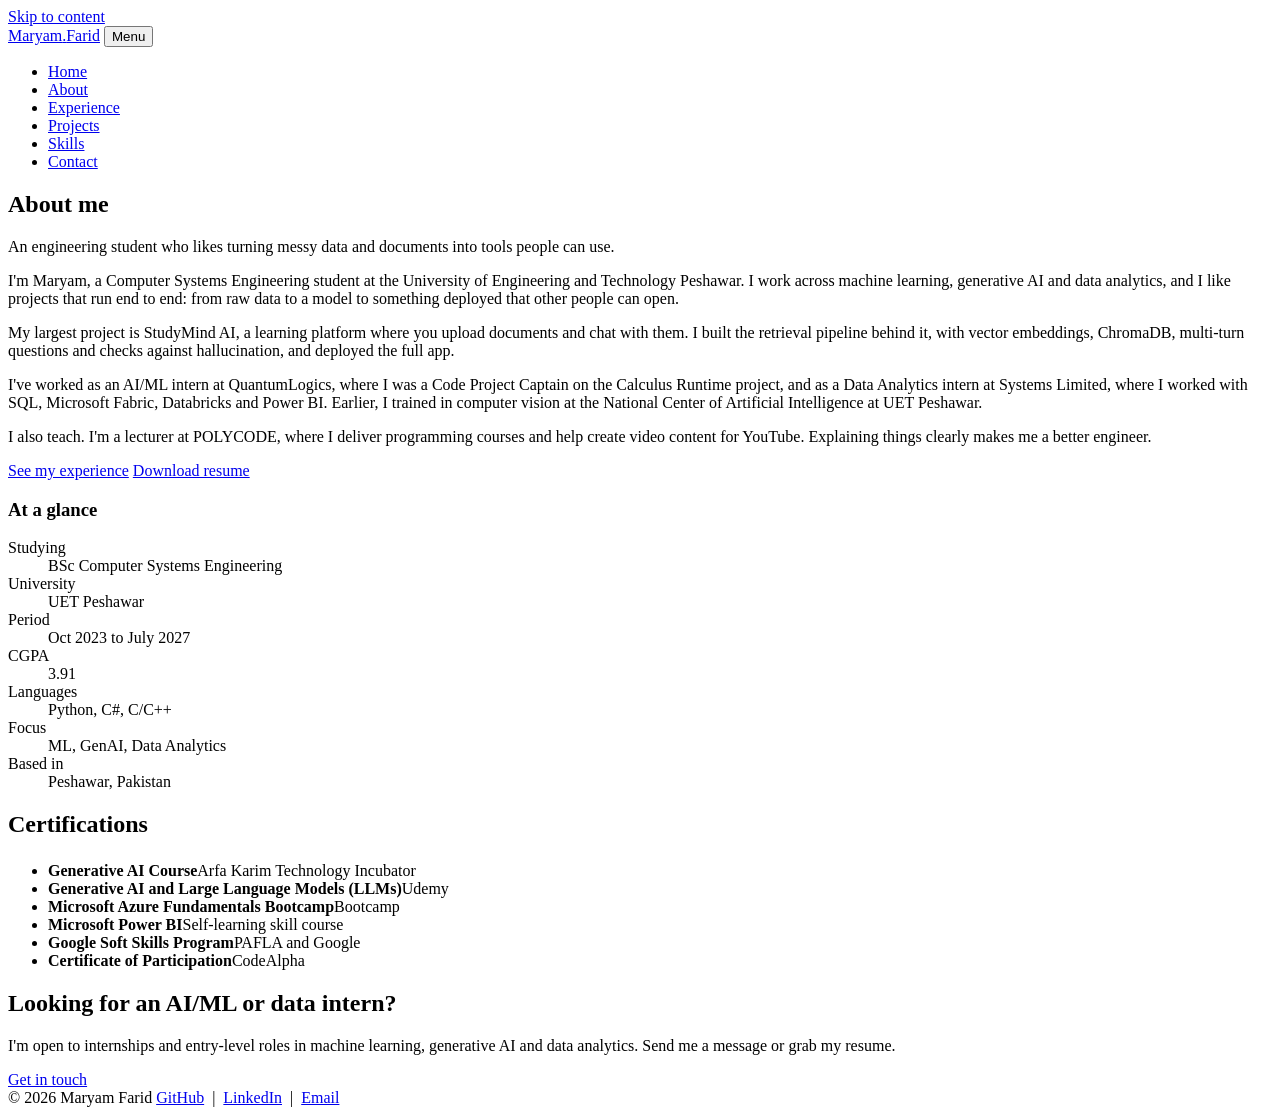
==== about.html @ a855ce38 "Add files via upload" ====
<!doctype html>
<html lang="en">
<head>
  <meta charset="utf-8">
  <meta name="viewport" content="width=device-width, initial-scale=1">
  <title>About | Maryam Farid</title>
  <meta name="description" content="About Maryam Farid, AI/ML and data analytics student at UET Peshawar.">
  <meta name="theme-color" content="#f2f4f8">
  <link rel="preconnect" href="https://fonts.googleapis.com">
  <link rel="preconnect" href="https://fonts.gstatic.com" crossorigin>
  <link href="https://fonts.googleapis.com/css2?family=Bricolage+Grotesque:opsz,wght@12..96,500;12..96,600;12..96,700&family=IBM+Plex+Sans:wght@400;500;600&display=swap" rel="stylesheet">
  <link rel="stylesheet" href="css/style.css">
</head>
<body>
  <a class="skip" href="#main">Skip to content</a>
  <header class="site-header">
    <div class="wrap nav">
      <a class="brand" href="index.html">Maryam<span>.</span>Farid</a>
      <button class="menu-btn" aria-expanded="false" aria-controls="menu">Menu</button>
      <nav aria-label="Main">
        <ul class="nav-links" id="menu">
        <li><a href="index.html">Home</a></li>
        <li><a href="about.html" aria-current="page">About</a></li>
        <li><a href="experience.html">Experience</a></li>
        <li><a href="projects.html">Projects</a></li>
        <li><a href="skills.html">Skills</a></li>
        <li><a href="contact.html">Contact</a></li>
        </ul>
      </nav>
    </div>
  </header>
  <main id="main">
    <section class="page-head">
      <div class="wrap">
        <h1>About me</h1>
        <p class="lede">An engineering student who likes turning messy data and documents into tools people can use.</p>
      </div>
    </section>
    <section class="section tight">
      <div class="wrap about-grid">
        <div>
          <p>I'm Maryam, a Computer Systems Engineering student at the University of Engineering and Technology Peshawar. I work across machine learning, generative AI and data analytics, and I like projects that run end to end: from raw data to a model to something deployed that other people can open.</p>
          <p>My largest project is StudyMind AI, a learning platform where you upload documents and chat with them. I built the retrieval pipeline behind it, with vector embeddings, ChromaDB, multi-turn questions and checks against hallucination, and deployed the full app.</p>
          <p>I've worked as an AI/ML intern at QuantumLogics, where I was a Code Project Captain on the Calculus Runtime project, and as a Data Analytics intern at Systems Limited, where I worked with SQL, Microsoft Fabric, Databricks and Power BI. Earlier, I trained in computer vision at the National Center of Artificial Intelligence at UET Peshawar.</p>
          <p>I also teach. I'm a lecturer at POLYCODE, where I deliver programming courses and help create video content for YouTube. Explaining things clearly makes me a better engineer.</p>
          <div class="btn-row">
            <a class="btn btn-primary" href="experience.html">See my experience</a>
            <a class="btn btn-ghost" href="assets/Maryam_Farid_Resume.pdf">Download resume</a>
          </div>
        </div>
        <aside class="card aside-card">
          <h3>At a glance</h3>
          <dl class="kv">
            <dt>Studying</dt><dd>BSc Computer Systems Engineering</dd>
            <dt>University</dt><dd>UET Peshawar</dd>
            <dt>Period</dt><dd>Oct 2023 to July 2027</dd>
            <dt>CGPA</dt><dd>3.91</dd>
            <dt>Languages</dt><dd>Python, C#, C/C++</dd>
            <dt>Focus</dt><dd>ML, GenAI, Data Analytics</dd>
            <dt>Based in</dt><dd>Peshawar, Pakistan</dd>
          </dl>
        </aside>
      </div>
    </section>
    <section class="section">
      <div class="wrap">
        <h2>Certifications</h2>
        <ul class="cert-list" style="margin-top:24px">
          <li><b>Generative AI Course</b><span>Arfa Karim Technology Incubator</span></li>
          <li><b>Generative AI and Large Language Models (LLMs)</b><span>Udemy</span></li>
          <li><b>Microsoft Azure Fundamentals Bootcamp</b><span>Bootcamp</span></li>
          <li><b>Microsoft Power BI</b><span>Self-learning skill course</span></li>
          <li><b>Google Soft Skills Program</b><span>PAFLA and Google</span></li>
          <li><b>Certificate of Participation</b><span>CodeAlpha</span></li>
        </ul>
      </div>
    </section>
    <div class="wrap">
      <div class="cta">
        <h2>Looking for an AI/ML or data intern?</h2>
        <p>I'm open to internships and entry-level roles in machine learning, generative AI and data analytics. Send me a message or grab my resume.</p>
        <div class="btn-row">
          <a class="btn btn-primary" href="contact.html">Get in touch</a>
          <a class="btn btn-ghost" style="color:#fff;border-color:#fff" href="assets/Maryam_Farid_Resume.pdf">Download resume</a>
        </div>
      </div>
    </div>
  </main>
  <footer class="site-footer">
    <div class="wrap">
      <span>&copy; 2026 Maryam Farid</span>
      <span><a href="https://github.com/MaryamFareed684">GitHub</a> &nbsp;|&nbsp; <a href="https://www.linkedin.com/in/maryam-farid-a499872a6">LinkedIn</a> &nbsp;|&nbsp; <a href="mailto:mrymfarid684@gmail.com">Email</a></span>
    </div>
  </footer>
  <script src="js/main.js"></script>
</body>
</html>
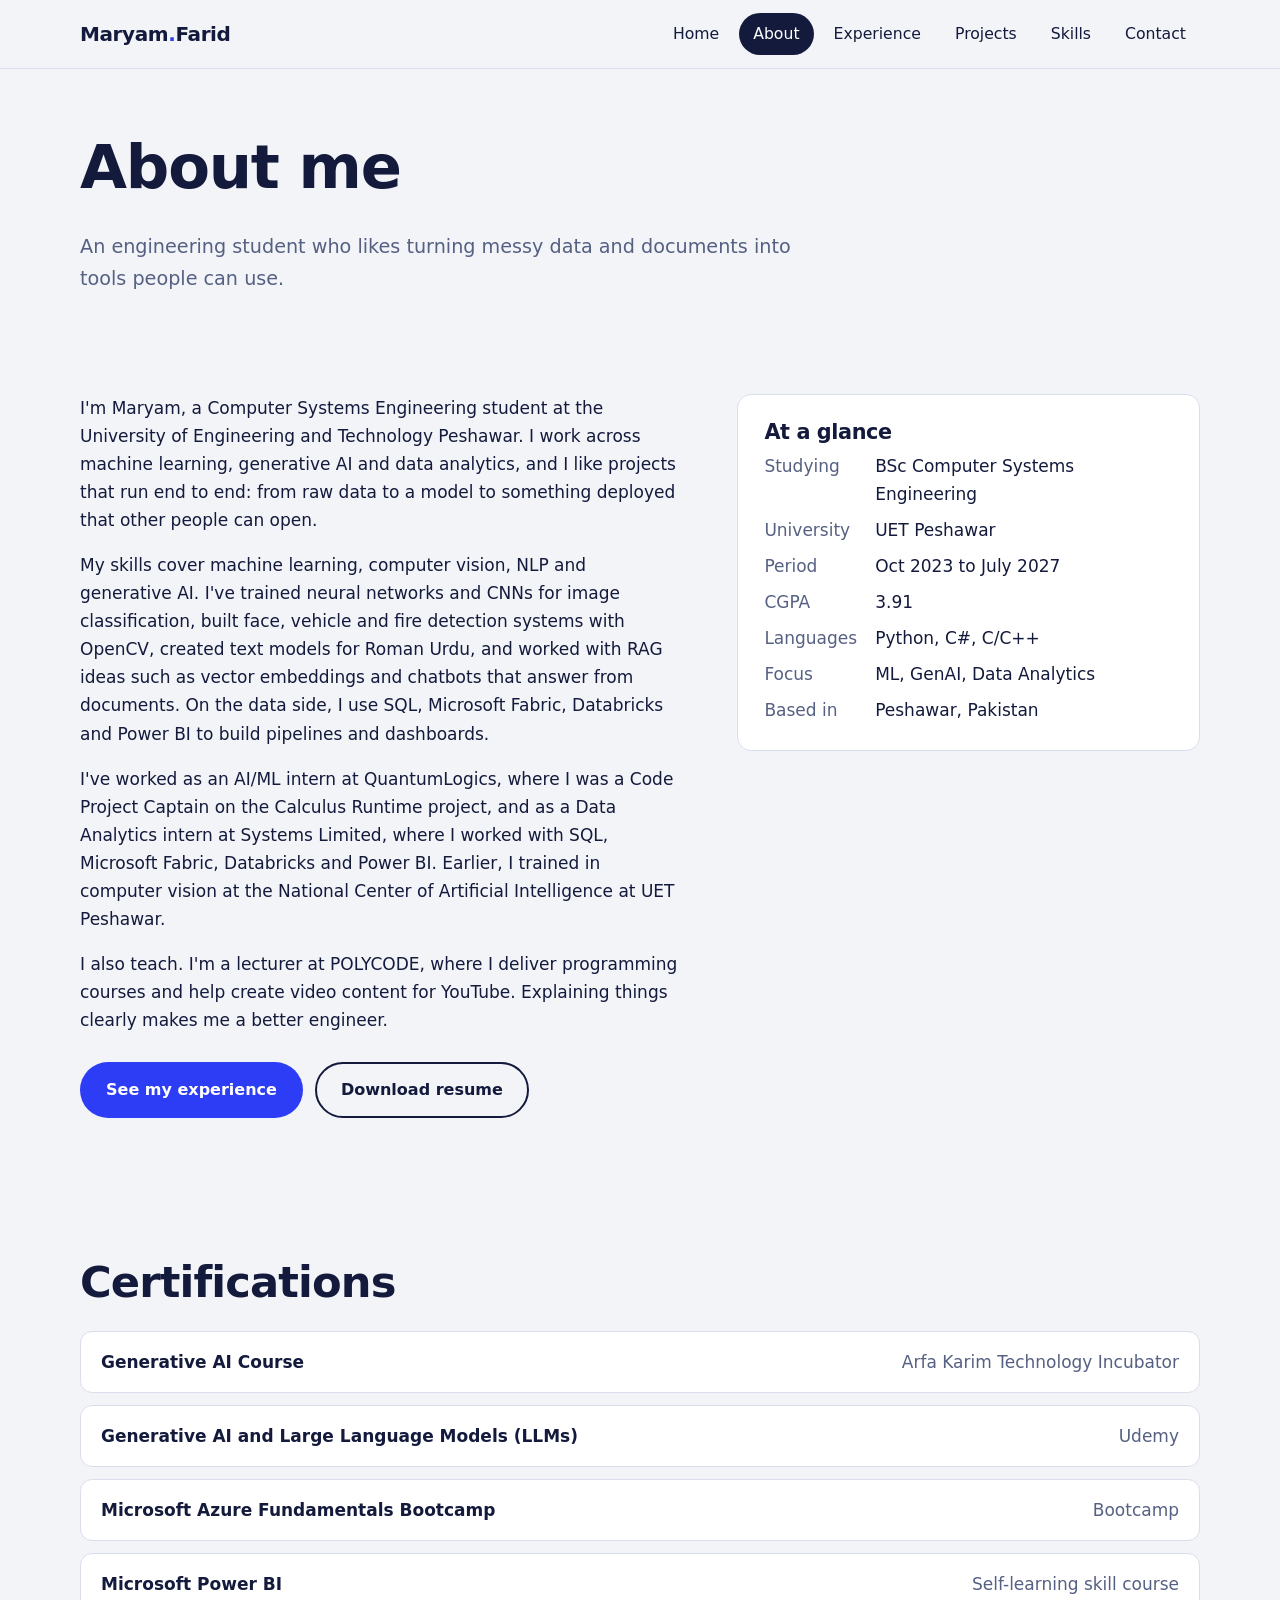
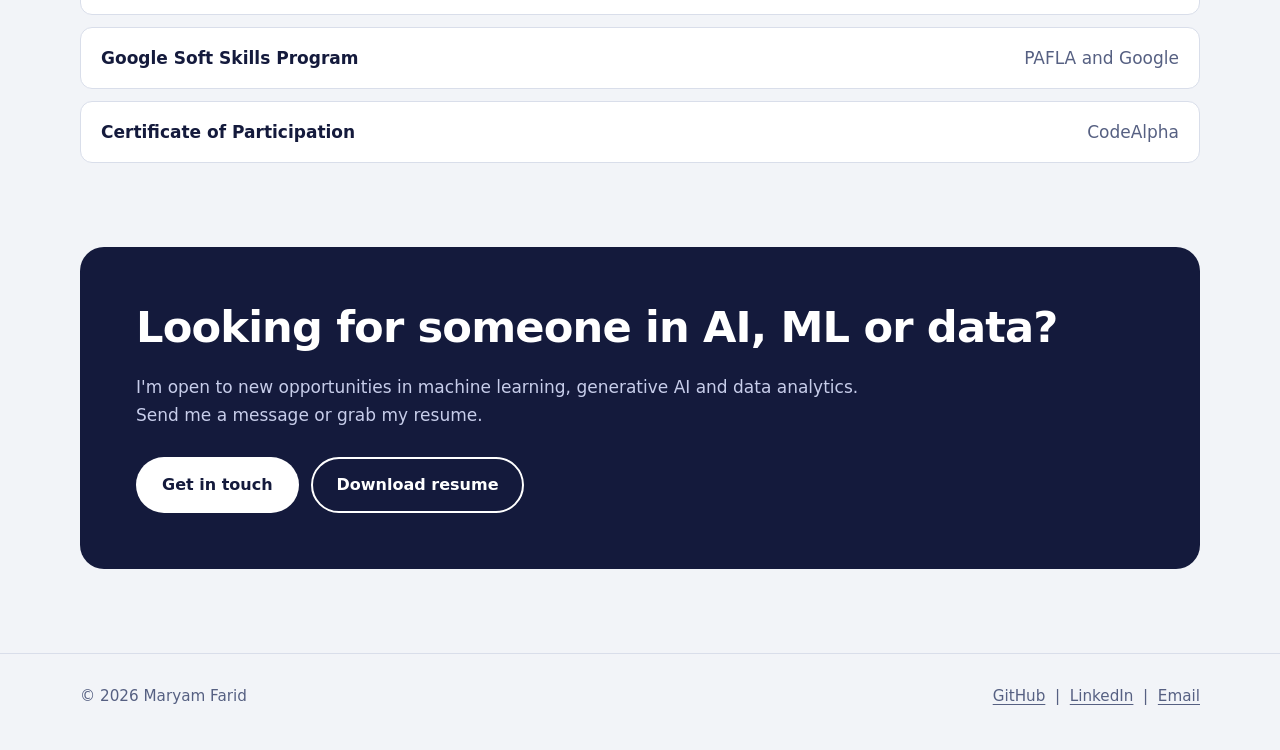
==== commit 2e7bd066: "Add files via upload" ====
--- a/about.html
+++ b/about.html
@@ -40,7 +40,7 @@
       <div class="wrap about-grid">
         <div>
           <p>I'm Maryam, a Computer Systems Engineering student at the University of Engineering and Technology Peshawar. I work across machine learning, generative AI and data analytics, and I like projects that run end to end: from raw data to a model to something deployed that other people can open.</p>
-          <p>My largest project is StudyMind AI, a learning platform where you upload documents and chat with them. I built the retrieval pipeline behind it, with vector embeddings, ChromaDB, multi-turn questions and checks against hallucination, and deployed the full app.</p>
+          <p>My skills cover machine learning, computer vision, NLP and generative AI. I've trained neural networks and CNNs for image classification, built face, vehicle and fire detection systems with OpenCV, created text models for Roman Urdu, and worked with RAG ideas such as vector embeddings and chatbots that answer from documents. On the data side, I use SQL, Microsoft Fabric, Databricks and Power BI to build pipelines and dashboards.</p>
           <p>I've worked as an AI/ML intern at QuantumLogics, where I was a Code Project Captain on the Calculus Runtime project, and as a Data Analytics intern at Systems Limited, where I worked with SQL, Microsoft Fabric, Databricks and Power BI. Earlier, I trained in computer vision at the National Center of Artificial Intelligence at UET Peshawar.</p>
           <p>I also teach. I'm a lecturer at POLYCODE, where I deliver programming courses and help create video content for YouTube. Explaining things clearly makes me a better engineer.</p>
           <div class="btn-row">
@@ -77,8 +77,8 @@
     </section>
     <div class="wrap">
       <div class="cta">
-        <h2>Looking for an AI/ML or data intern?</h2>
-        <p>I'm open to internships and entry-level roles in machine learning, generative AI and data analytics. Send me a message or grab my resume.</p>
+        <h2>Looking for someone in AI, ML or data?</h2>
+        <p>I'm open to new opportunities in machine learning, generative AI and data analytics. Send me a message or grab my resume.</p>
         <div class="btn-row">
           <a class="btn btn-primary" href="contact.html">Get in touch</a>
           <a class="btn btn-ghost" style="color:#fff;border-color:#fff" href="assets/Maryam_Farid_Resume.pdf">Download resume</a>
--- a/css/style.css
+++ b/css/style.css
@@ -0,0 +1,231 @@
+/* Maryam Farid — portfolio
+   Palette: paper, ink, ultramarine, mint, slate */
+:root {
+  --paper: #f2f4f8;
+  --card: #ffffff;
+  --ink: #141a3c;
+  --slate: #566082;
+  --line: #d9deea;
+  --blue: #2d3cf5;
+  --blue-dark: #1f2bc4;
+  --mint: #c6f3dc;
+  --mint-ink: #0d5a3a;
+  --radius: 14px;
+  --maxw: 1120px;
+  --display: "Bricolage Grotesque", "Segoe UI", system-ui, sans-serif;
+  --body: "IBM Plex Sans", "Segoe UI", system-ui, sans-serif;
+}
+
+* { box-sizing: border-box; }
+html { scroll-behavior: smooth; }
+body {
+  margin: 0;
+  background: var(--paper);
+  color: var(--ink);
+  font-family: var(--body);
+  font-size: 17px;
+  line-height: 1.65;
+  -webkit-font-smoothing: antialiased;
+}
+img, canvas, svg { max-width: 100%; display: block; }
+a { color: var(--blue); text-decoration-thickness: 1px; text-underline-offset: 3px; }
+a:hover { color: var(--blue-dark); }
+:focus-visible { outline: 3px solid var(--blue); outline-offset: 3px; border-radius: 4px; }
+
+h1, h2, h3, h4 { font-family: var(--display); line-height: 1.12; margin: 0 0 .5em; letter-spacing: -0.02em; }
+h1 { font-size: clamp(2.6rem, 6.2vw, 4.9rem); font-weight: 700; }
+h2 { font-size: clamp(1.9rem, 3.6vw, 2.7rem); font-weight: 700; }
+h3 { font-size: 1.3rem; font-weight: 600; }
+p { margin: 0 0 1em; max-width: 68ch; }
+
+.wrap { width: min(var(--maxw), 100% - 40px); margin-inline: auto; }
+.section { padding: 84px 0; }
+.section.tight { padding: 56px 0; }
+.lede { font-size: 1.2rem; color: var(--slate); max-width: 60ch; }
+.muted { color: var(--slate); }
+
+.skip { position: absolute; left: -999px; top: 8px; background: var(--ink); color: #fff; padding: 8px 14px; border-radius: 8px; z-index: 100; }
+.skip:focus { left: 12px; }
+
+/* ---------- Header ---------- */
+.site-header {
+  position: sticky; top: 0; z-index: 50;
+  background: rgba(242, 244, 248, .88);
+  backdrop-filter: blur(10px);
+  border-bottom: 1px solid var(--line);
+}
+.nav { display: flex; align-items: center; justify-content: space-between; height: 68px; }
+.brand { font-family: var(--display); font-weight: 700; font-size: 1.25rem; color: var(--ink); text-decoration: none; letter-spacing: -0.02em; }
+.brand span { color: var(--blue); }
+.nav-links { display: flex; gap: 6px; list-style: none; margin: 0; padding: 0; }
+.nav-links a {
+  display: block; padding: 8px 14px; border-radius: 999px;
+  color: var(--ink); text-decoration: none; font-weight: 500; font-size: .98rem;
+}
+.nav-links a:hover { background: #e4e8f3; }
+.nav-links a[aria-current="page"] { background: var(--ink); color: #fff; }
+.menu-btn {
+  display: none; background: none; border: 1px solid var(--line); border-radius: 10px;
+  padding: 8px 12px; font: inherit; color: var(--ink); cursor: pointer;
+}
+
+/* ---------- Buttons ---------- */
+.btn {
+  display: inline-flex; align-items: center; gap: 8px;
+  padding: 13px 24px; border-radius: 999px; font-weight: 600; font-family: var(--body);
+  text-decoration: none; border: 2px solid transparent; cursor: pointer; font-size: 1rem;
+  transition: transform .15s ease, background .15s ease, color .15s ease;
+}
+.btn:hover { transform: translateY(-2px); }
+.btn-primary { background: var(--blue); color: #fff; }
+.btn-primary:hover { background: var(--blue-dark); color: #fff; }
+.btn-ghost { border-color: var(--ink); color: var(--ink); background: transparent; }
+.btn-ghost:hover { background: var(--ink); color: #fff; }
+.btn-row { display: flex; flex-wrap: wrap; gap: 12px; margin-top: 28px; }
+
+/* ---------- Hero ---------- */
+.hero { padding: 56px 0 24px; }
+.hero-grid { display: grid; grid-template-columns: 1.05fr 1fr; gap: 40px; align-items: center; }
+.hero h1 { margin-bottom: .35em; }
+.hero .status {
+  display: inline-flex; align-items: center; gap: 10px;
+  background: var(--mint); color: var(--mint-ink); font-weight: 600; font-size: .92rem;
+  padding: 7px 14px; border-radius: 999px; margin-bottom: 22px;
+}
+.hero .status i { width: 9px; height: 9px; border-radius: 50%; background: #1a9d62; display: inline-block; }
+.space {
+  position: relative; background: var(--card); border: 1px solid var(--line);
+  border-radius: 22px; overflow: hidden; aspect-ratio: 1 / 1;
+  box-shadow: 0 20px 50px -28px rgba(20, 26, 60, .35);
+}
+.space canvas { width: 100%; height: 100%; }
+.space .cap {
+  position: absolute; left: 16px; bottom: 12px; font-size: .82rem; color: var(--slate);
+  background: rgba(255,255,255,.85); padding: 3px 10px; border-radius: 8px;
+}
+
+/* ---------- Facts strip ---------- */
+.facts { display: grid; grid-template-columns: repeat(4, 1fr); gap: 0; border-top: 1px solid var(--line); border-bottom: 1px solid var(--line); margin-top: 48px; }
+.fact { padding: 22px 20px; border-left: 1px solid var(--line); }
+.fact:first-child { border-left: 0; padding-left: 0; }
+.fact b { display: block; font-family: var(--display); font-size: 1.5rem; letter-spacing: -0.02em; }
+.fact span { color: var(--slate); font-size: .95rem; }
+
+/* ---------- Page heading ---------- */
+.page-head { padding: 64px 0 24px; }
+.page-head h1 { font-size: clamp(2.3rem, 5vw, 3.8rem); }
+
+/* ---------- Cards & grids ---------- */
+.grid-2 { display: grid; grid-template-columns: repeat(2, 1fr); gap: 22px; }
+.grid-3 { display: grid; grid-template-columns: repeat(3, 1fr); gap: 22px; }
+.card {
+  background: var(--card); border: 1px solid var(--line); border-radius: var(--radius);
+  padding: 26px; display: flex; flex-direction: column;
+}
+.card.featured { background: var(--ink); color: #fff; border-color: var(--ink); }
+.card.featured p, .card.featured .muted { color: #c7cdea; }
+.card.featured a { color: #fff; }
+.card h3 { margin-bottom: .35em; }
+.tags { display: flex; flex-wrap: wrap; gap: 8px; list-style: none; padding: 0; margin: 14px 0 0; }
+.tags li { background: #e8ebf5; color: var(--ink); font-size: .84rem; padding: 4px 11px; border-radius: 999px; font-weight: 500; }
+.featured .tags li { background: rgba(255,255,255,.14); color: #fff; }
+.card .links { margin-top: auto; padding-top: 18px; display: flex; gap: 18px; font-weight: 600; font-size: .95rem; }
+.card ul.points { padding-left: 18px; margin: 8px 0 0; }
+.card ul.points li { margin-bottom: 6px; max-width: 62ch; }
+
+/* ---------- Filters ---------- */
+.filters { display: flex; flex-wrap: wrap; gap: 10px; margin: 8px 0 28px; }
+.chip {
+  font: inherit; font-weight: 500; font-size: .95rem; padding: 8px 18px; border-radius: 999px;
+  border: 1.5px solid var(--line); background: var(--card); color: var(--ink); cursor: pointer;
+}
+.chip:hover { border-color: var(--ink); }
+.chip[aria-pressed="true"] { background: var(--ink); border-color: var(--ink); color: #fff; }
+.project[hidden] { display: none; }
+
+/* ---------- Timeline ---------- */
+.timeline { list-style: none; margin: 0; padding: 0; position: relative; }
+.timeline::before { content: ""; position: absolute; left: 7px; top: 8px; bottom: 8px; width: 2px; background: var(--line); }
+.timeline > li { position: relative; padding: 0 0 38px 44px; }
+.timeline > li::before {
+  content: ""; position: absolute; left: 0; top: 9px; width: 16px; height: 16px; border-radius: 50%;
+  background: var(--paper); border: 3px solid var(--blue);
+}
+.timeline .when { font-weight: 600; color: var(--blue); font-size: .95rem; }
+.timeline h3 { margin: 2px 0 2px; }
+.timeline .org { color: var(--slate); margin-bottom: 10px; }
+.timeline ul { margin: 0; padding-left: 18px; }
+.timeline li li { margin-bottom: 6px; max-width: 66ch; }
+
+/* ---------- Skills ---------- */
+.skill-block { margin-bottom: 40px; }
+.skill-block h3 { margin-bottom: 14px; }
+.pills { display: flex; flex-wrap: wrap; gap: 10px; list-style: none; padding: 0; margin: 0; }
+.pills li {
+  background: var(--card); border: 1px solid var(--line); border-radius: 10px;
+  padding: 7px 14px; font-weight: 500; font-size: .96rem;
+}
+
+/* ---------- Certs ---------- */
+.cert-list { list-style: none; padding: 0; margin: 0; display: grid; gap: 12px; }
+.cert-list li { background: var(--card); border: 1px solid var(--line); border-radius: 12px; padding: 16px 20px; display: flex; justify-content: space-between; gap: 16px; flex-wrap: wrap; }
+.cert-list b { font-weight: 600; }
+.cert-list span { color: var(--slate); }
+
+/* ---------- About ---------- */
+.about-grid { display: grid; grid-template-columns: 1.3fr 1fr; gap: 56px; align-items: start; }
+.aside-card { position: sticky; top: 96px; }
+.kv { display: grid; grid-template-columns: auto 1fr; gap: 8px 18px; margin: 0; }
+.kv dt { color: var(--slate); }
+.kv dd { margin: 0; font-weight: 500; }
+
+/* ---------- Contact ---------- */
+.contact-grid { display: grid; grid-template-columns: 1fr 1.1fr; gap: 48px; }
+form label { display: block; font-weight: 600; margin: 0 0 6px; }
+form .field { margin-bottom: 18px; }
+input, textarea {
+  width: 100%; font: inherit; color: var(--ink); background: var(--card);
+  border: 1.5px solid var(--line); border-radius: 10px; padding: 12px 14px;
+}
+input:focus, textarea:focus { border-color: var(--blue); outline: none; box-shadow: 0 0 0 3px rgba(45, 60, 245, .18); }
+textarea { min-height: 160px; resize: vertical; }
+.contact-links { list-style: none; padding: 0; margin: 24px 0 0; display: grid; gap: 14px; }
+.contact-links a { font-weight: 600; font-size: 1.1rem; }
+
+/* ---------- CTA band ---------- */
+.cta { background: var(--ink); color: #fff; border-radius: 24px; padding: 56px; margin-bottom: 84px; }
+.cta p { color: #c7cdea; }
+.cta .btn-primary { background: #fff; color: var(--ink); }
+.cta .btn-primary:hover { background: var(--mint); color: var(--ink); }
+
+/* ---------- Footer ---------- */
+.site-footer { border-top: 1px solid var(--line); padding: 30px 0 40px; color: var(--slate); font-size: .95rem; }
+.site-footer .wrap { display: flex; justify-content: space-between; flex-wrap: wrap; gap: 12px; }
+.site-footer a { color: var(--slate); }
+
+/* ---------- Responsive ---------- */
+@media (max-width: 900px) {
+  .hero-grid, .about-grid, .contact-grid { grid-template-columns: 1fr; }
+  .aside-card { position: static; }
+  .grid-3 { grid-template-columns: 1fr 1fr; }
+  .facts { grid-template-columns: 1fr 1fr; }
+  .fact:nth-child(3) { border-left: 0; padding-left: 0; }
+  .fact { border-bottom: 1px solid var(--line); }
+  .cta { padding: 36px 26px; }
+}
+@media (max-width: 720px) {
+  body { font-size: 16.5px; }
+  .section { padding: 60px 0; }
+  .grid-2, .grid-3 { grid-template-columns: 1fr; }
+  .menu-btn { display: inline-block; }
+  .nav-links {
+    display: none; position: absolute; top: 68px; left: 0; right: 0; flex-direction: column;
+    background: var(--paper); border-bottom: 1px solid var(--line); padding: 10px 20px 18px;
+  }
+  .nav-links.open { display: flex; }
+  .nav-links a { padding: 12px 14px; }
+}
+@media (prefers-reduced-motion: reduce) {
+  html { scroll-behavior: auto; }
+  .btn, .btn:hover { transition: none; transform: none; }
+}
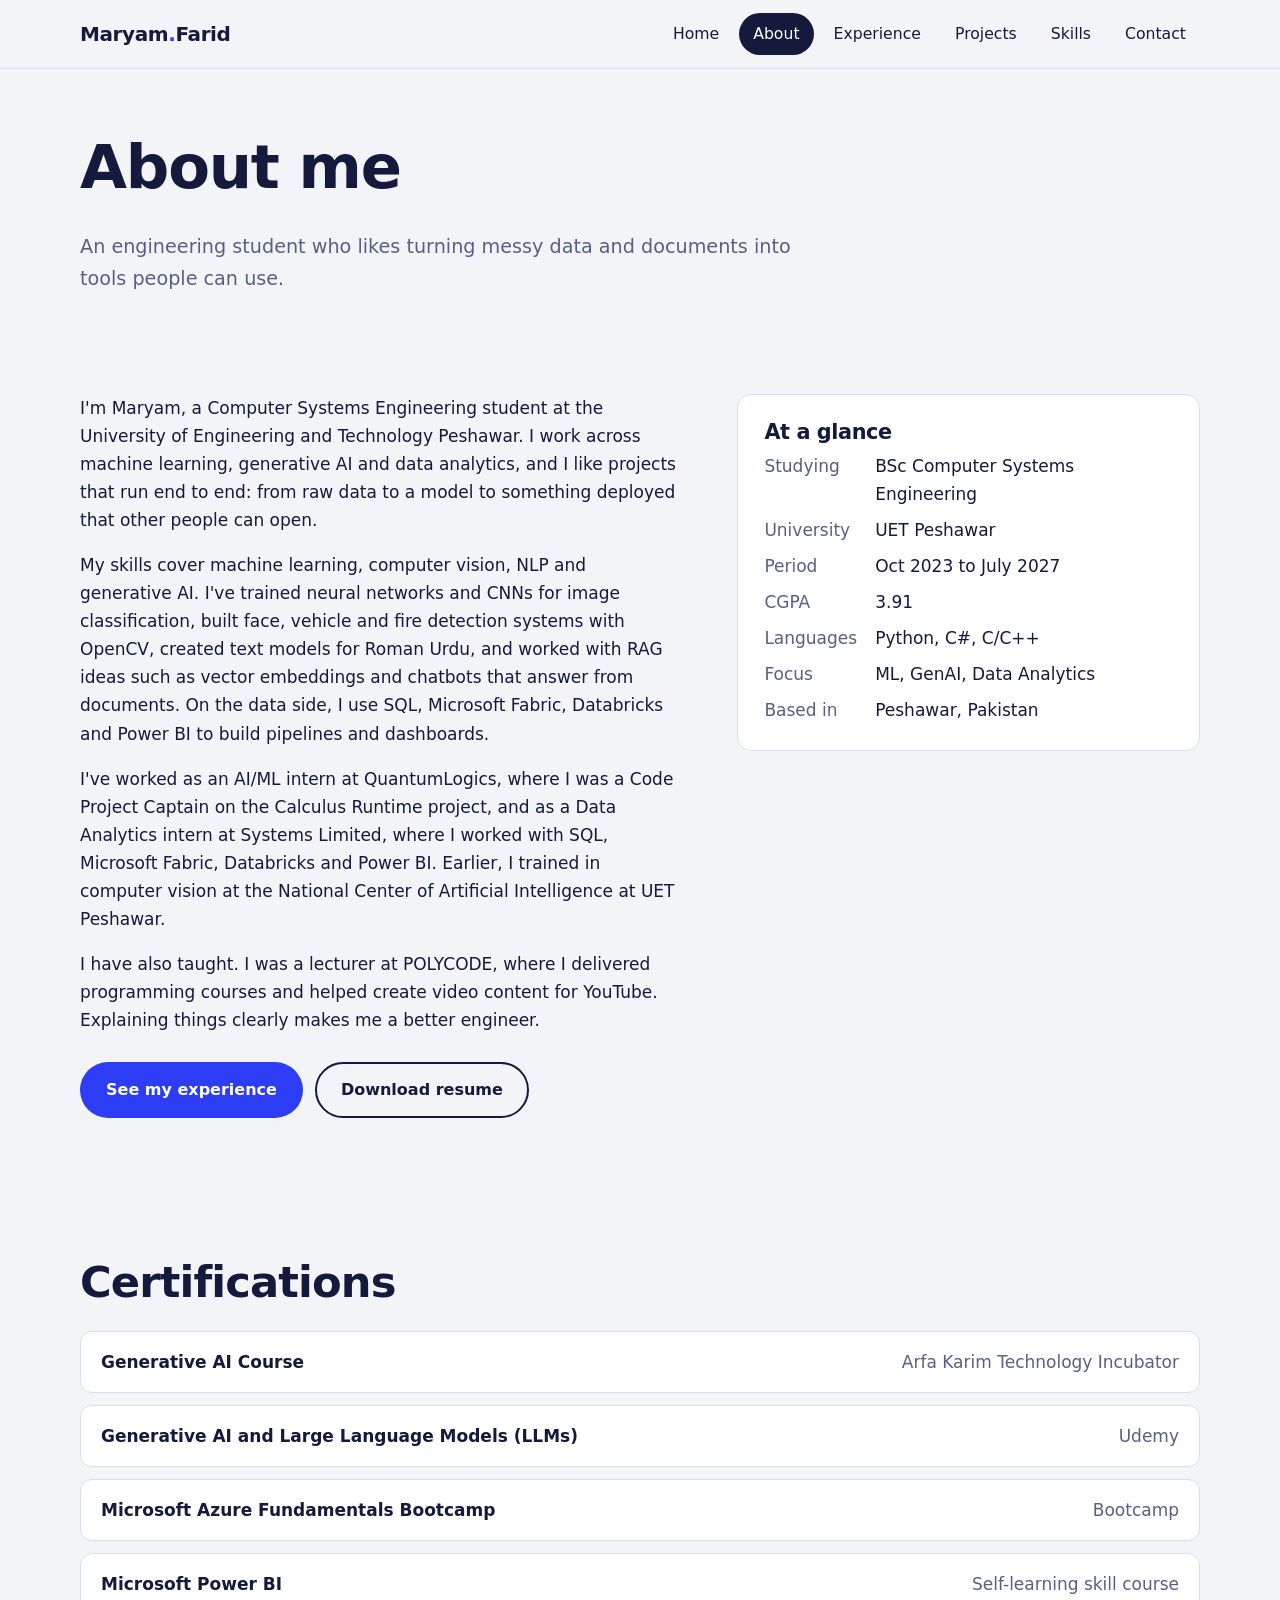
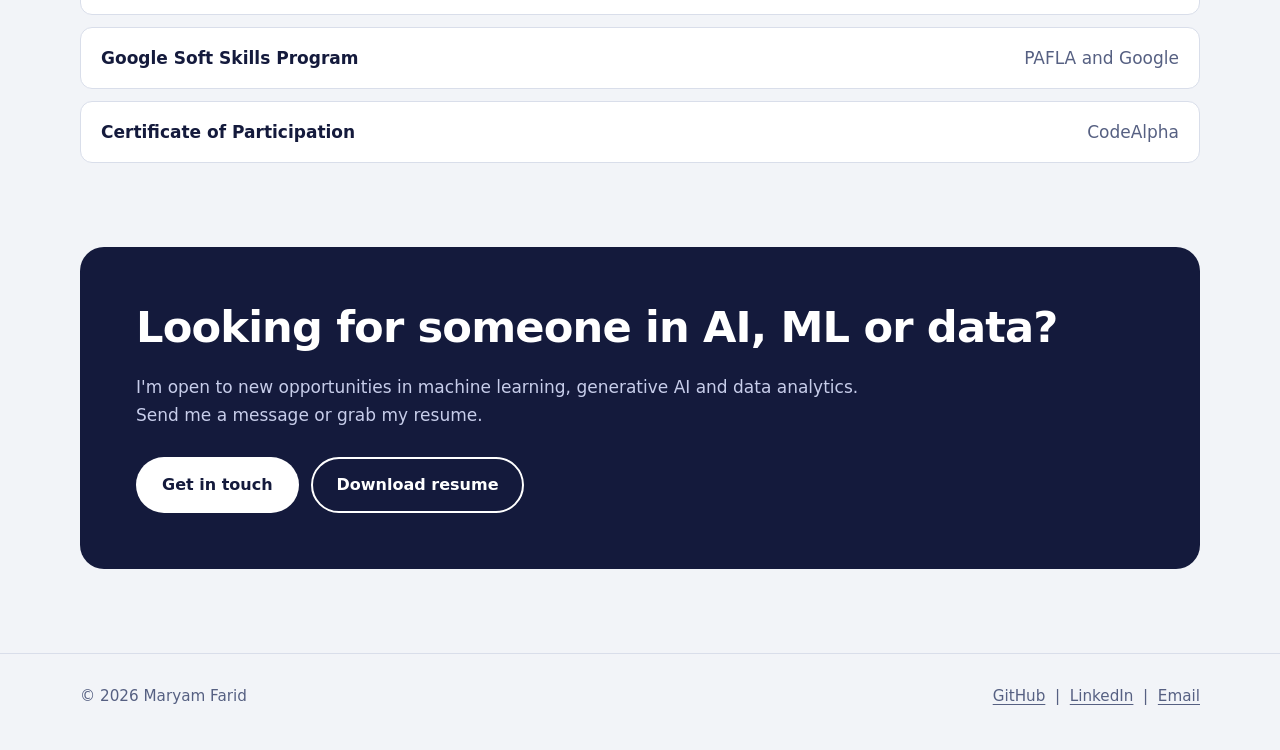
==== commit 30ae3ce9: "Add files via upload" ====
--- a/about.html
+++ b/about.html
@@ -42,7 +42,7 @@
           <p>I'm Maryam, a Computer Systems Engineering student at the University of Engineering and Technology Peshawar. I work across machine learning, generative AI and data analytics, and I like projects that run end to end: from raw data to a model to something deployed that other people can open.</p>
           <p>My skills cover machine learning, computer vision, NLP and generative AI. I've trained neural networks and CNNs for image classification, built face, vehicle and fire detection systems with OpenCV, created text models for Roman Urdu, and worked with RAG ideas such as vector embeddings and chatbots that answer from documents. On the data side, I use SQL, Microsoft Fabric, Databricks and Power BI to build pipelines and dashboards.</p>
           <p>I've worked as an AI/ML intern at QuantumLogics, where I was a Code Project Captain on the Calculus Runtime project, and as a Data Analytics intern at Systems Limited, where I worked with SQL, Microsoft Fabric, Databricks and Power BI. Earlier, I trained in computer vision at the National Center of Artificial Intelligence at UET Peshawar.</p>
-          <p>I also teach. I'm a lecturer at POLYCODE, where I deliver programming courses and help create video content for YouTube. Explaining things clearly makes me a better engineer.</p>
+          <p>I have also taught. I was a lecturer at POLYCODE, where I delivered programming courses and helped create video content for YouTube. Explaining things clearly makes me a better engineer.</p>
           <div class="btn-row">
             <a class="btn btn-primary" href="experience.html">See my experience</a>
             <a class="btn btn-ghost" href="assets/Maryam_Farid_Resume.pdf">Download resume</a>
